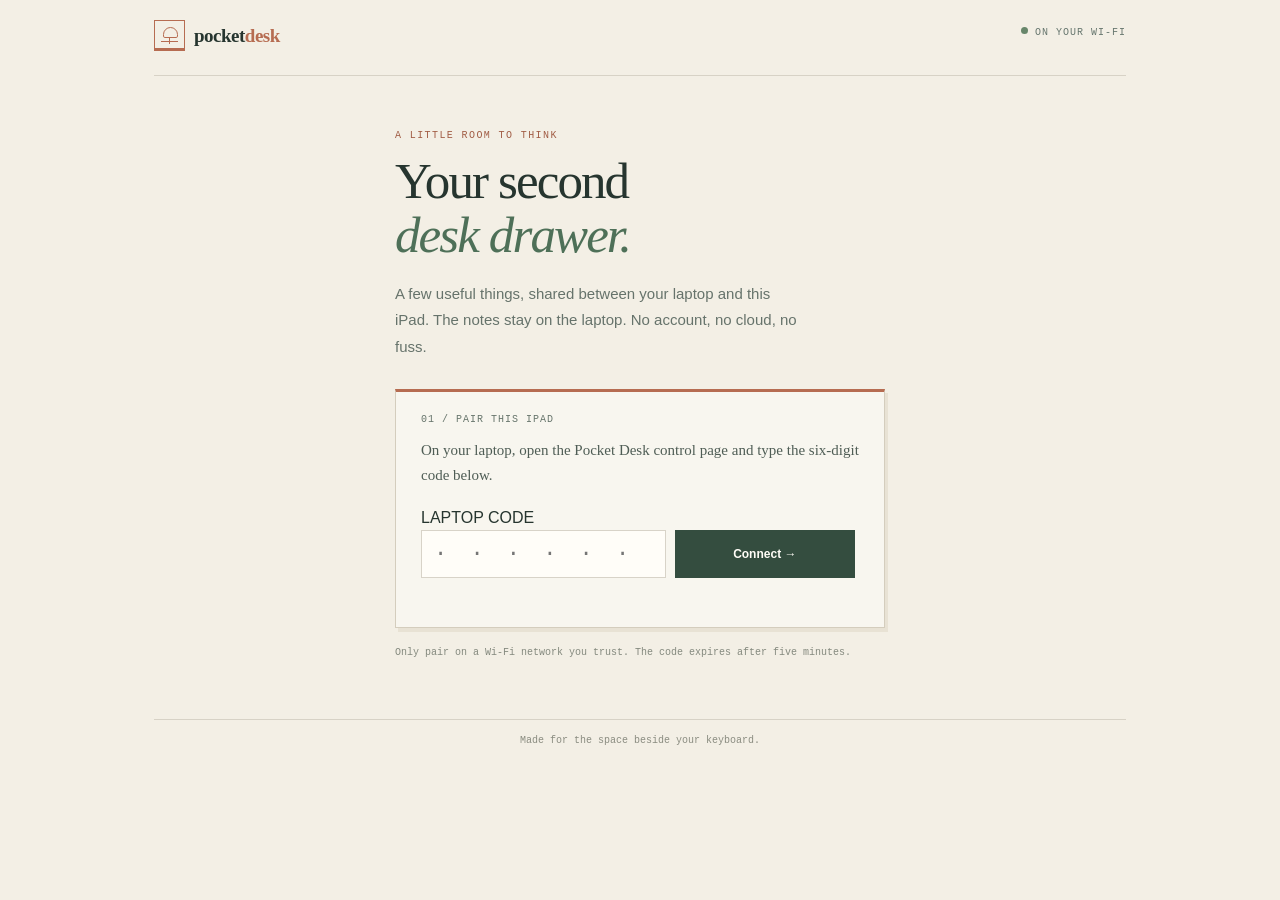
==== index.html @ 43bd318e "Build Pocket Desk local companion portal" ====
<!doctype html>
<html lang="en">
<head>
  <meta charset="utf-8">
  <meta name="viewport" content="width=device-width, initial-scale=1">
  <meta name="apple-mobile-web-app-capable" content="yes">
  <meta name="theme-color" content="#f3efe5">
  <meta name="description" content="A small private desk for your old iPad and laptop, on your own Wi-Fi.">
  <title>Pocket Desk — a little room to think</title>
  <link rel="stylesheet" href="styles.css">
  <script src="app.js" defer></script>
</head>
<body>
  <div class="page-shell">
    <header class="masthead">
      <a class="brand" href="#top" aria-label="Pocket Desk home"><span class="brand-mark" aria-hidden="true"><span></span></span><span class="brand-name">pocket<span>desk</span></span></a>
      <div class="local-status"><span class="status-lamp" aria-hidden="true"></span><span id="connection-label">ON YOUR WI-FI</span></div>
    </header>

    <main id="top">
      <section id="pair-screen" class="welcome">
        <p class="overline">A LITTLE ROOM TO THINK</p>
        <h1>Your second<br><em>desk drawer.</em></h1>
        <p class="welcome-copy">A few useful things, shared between your laptop and this iPad. The notes stay on the laptop. No account, no cloud, no fuss.</p>
        <div class="pair-paper">
          <div class="paper-number">01 / PAIR THIS IPAD</div>
          <p class="pair-instruction">On your laptop, open the Pocket Desk control page and type the six-digit code below.</p>
          <form id="pair-form">
            <label for="pair-code">LAPTOP CODE</label>
            <div class="pair-entry"><input id="pair-code" name="code" type="text" inputmode="numeric" pattern="[0-9]*" maxlength="6" autocomplete="one-time-code" placeholder="· · · · · ·" required><button class="button button-dark" type="submit">Connect <span aria-hidden="true">→</span></button></div>
            <p id="pair-error" class="form-message" role="alert"></p>
          </form>
        </div>
        <p class="small-note">Only pair on a Wi-Fi network you trust. The code expires after five minutes.</p>
      </section>

      <section id="desk-screen" class="desk-screen" style="display:none">
        <div class="desk-heading"><div><p class="overline">YOUR LAPTOP, WITH A LITTLE SPACE</p><h1>Good to have<br><em>you here.</em></h1></div><button id="disconnect-button" class="button button-outline" type="button">Disconnect</button></div>
        <nav class="tool-tabs" aria-label="Desk tools"><button type="button" class="tool-tab active" data-panel="notes-panel"><span class="tab-index">01</span> Notes</button><button type="button" class="tool-tab" data-panel="files-panel"><span class="tab-index">02</span> File shelf</button><button type="button" class="tool-tab" data-panel="camera-panel"><span class="tab-index">03</span> Camera</button></nav>

        <section id="notes-panel" class="tool-panel">
          <div class="panel-heading"><div><p class="overline">SCRAPS & REMINDERS</p><h2>Quick notes</h2></div><button id="new-note" class="button button-dark" type="button">＋ New note</button></div>
          <label class="search-label" for="note-search">FIND A NOTE</label><input id="note-search" class="search-input" type="search" placeholder="A word you remember…">
          <form id="note-form" class="note-form" style="display:none">
            <input id="note-id" type="hidden" value="">
            <label for="note-title">TITLE <span>optional</span></label><input id="note-title" type="text" maxlength="80" placeholder="A thought to keep">
            <label for="note-body">YOUR NOTE</label><textarea id="note-body" rows="4" maxlength="1200" placeholder="Write it down before it wanders off…" required></textarea>
            <p id="note-error" class="form-message" role="alert"></p>
            <div class="form-actions"><button id="cancel-note" class="button button-outline" type="button">Cancel</button><button class="button button-dark" type="submit">Save on laptop</button></div>
          </form>
          <p id="notes-message" class="quiet-message" role="status"></p>
          <ul id="note-list" class="note-list"></ul>
        </section>

        <section id="files-panel" class="tool-panel" style="display:none">
          <div class="panel-heading"><div><p class="overline">ONE FOLDER, CHOSEN BY YOU</p><h2>File shelf</h2></div><span class="shelf-stamp">READ ONLY</span></div>
          <p class="panel-copy">Browse and download from the folder your laptop owner chose. Nothing can be uploaded, changed, or deleted from here.</p>
          <div id="file-path" class="file-path">Shared folder</div>
          <p id="files-message" class="quiet-message" role="status"></p>
          <ul id="file-list" class="file-list"></ul>
        </section>

        <section id="camera-panel" class="tool-panel" style="display:none">
          <div class="panel-heading"><div><p class="overline">A DELIBERATE PAUSE</p><h2>Laptop camera</h2></div><span class="shelf-stamp muted-stamp">OFF</span></div>
          <div class="camera-note"><span class="camera-drawing" aria-hidden="true"><span></span></span><h3>No camera access here.</h3><p>This iPad runs iOS 9 Safari, which predates Safari’s WebRTC camera support. The local Wi-Fi connection is also plain HTTP, so a modern browser cannot safely open the laptop camera from this address either.</p><p>Pocket Desk does not request camera permission, take pictures, record sound, or run a camera in the background. Keep using the notes and file shelf; they work without it.</p><p class="source-note">Camera support arrived in Safari 11 / iOS 11. This desk stays camera-free for this setup.</p></div>
        </section>
        <footer class="desk-footer"><span><span class="status-lamp" aria-hidden="true"></span> SAVED ON THE LAPTOP</span><span>POCKET DESK · LOCAL ONLY</span></footer>
      </section>
    </main>
    <footer class="welcome-footer">Made for the space beside your keyboard.</footer>
  </div>
</body>
</html>
---- styles.css ----
* { box-sizing: border-box; }
html { background: #f3efe5; }
body { margin: 0; background: #f3efe5; color: #26352f; font-family: "Trebuchet MS", Arial, sans-serif; font-size: 16px; line-height: 1.5; }
main,header,section,nav,footer { display: block; }
.page-shell { width: 100%; max-width: 1040px; margin: 0 auto; padding: 0 34px; }
.masthead { height: 76px; border-bottom: 1px solid #d7d2c6; position: relative; }
.brand { position: absolute; left: 0; top: 20px; display: block; color: #26352f; text-decoration: none; }
.brand-mark { display: inline-block; width: 31px; height: 31px; margin-right: 9px; position: relative; vertical-align: middle; border: 1px solid #b66c51; border-bottom-width: 3px; }
.brand-mark:before { content: ""; position: absolute; width: 13px; height: 9px; left: 8px; top: 6px; border: 1px solid #b66c51; border-radius: 8px 8px 2px 2px; }
.brand-mark:after { content: ""; position: absolute; width: 1px; height: 7px; left: 14px; top: 16px; background: #b66c51; }
.brand-mark span { position: absolute; width: 17px; height: 1px; left: 6px; bottom: 6px; background: #b66c51; }
.brand-name { display: inline-block; font: 600 19px Georgia, "Times New Roman", serif; letter-spacing: -.5px; vertical-align: middle; }
.brand-name span { color: #b66c51; }
.local-status { position: absolute; right: 0; top: 27px; color: #66766e; font: 10px "Courier New", monospace; letter-spacing: 1px; }
.status-lamp { display: inline-block; width: 7px; height: 7px; margin-right: 7px; border-radius: 50%; background: #67866a; vertical-align: 1px; }
main { display: block; }
.welcome { max-width: 490px; margin: 54px auto 58px; }
.overline { margin: 0 0 13px; color: #a15d45; font: 10px "Courier New", monospace; letter-spacing: 1.4px; }
h1 { margin: 0; font: 500 51px/1.06 Georgia, "Times New Roman", serif; letter-spacing: -1.9px; }
h1 em { color: #4e7058; font-weight: 500; }
.welcome-copy { max-width: 405px; margin: 19px 0 29px; color: #66736b; font-size: 15px; line-height: 1.75; }
.pair-paper { padding: 22px 25px 23px; border: 1px solid #d4cdbd; border-top: 3px solid #b66c51; background: #f8f6ef; box-shadow: 3px 4px 0 #e8e2d4; }
.paper-number,.pair-form label,.note-form label,.search-label { display: block; color: #66746b; font: 10px "Courier New", monospace; letter-spacing: 1px; }
.pair-instruction { margin: 13px 0 19px; color: #4f5d55; font: 15px/1.65 Georgia, "Times New Roman", serif; }
.pair-entry { width: 100%; }
.pair-entry input { width: 56%; height: 48px; border: 1px solid #d8d3c8; padding: 0 12px; background: #fffdf8; color: #26352f; font: 22px "Courier New", monospace; letter-spacing: 5px; vertical-align: top; }
input:focus,textarea:focus,button:focus { outline: 2px solid #aa674e; outline-offset: 2px; }
.button { min-height: 43px; padding: 10px 15px; border: 1px solid transparent; border-radius: 0; font: 600 12px "Trebuchet MS", Arial, sans-serif; cursor: pointer; }
.button-dark { background: #344d3f; color: #fffdf7; }
.button-dark:hover { background: #253b30; }
.pair-entry .button { width: 41%; height: 48px; margin-left: 2%; vertical-align: top; }
.button-outline { border-color: #c9c7bb; background: transparent; color: #48594f; }
.button-outline:hover { background: #ece9df; }
.button-warn { border-color: #a75946; background: #a75946; color: white; }
.form-message { min-height: 18px; margin: 8px 0 0; color: #9a4d3c; font-size: 12px; }
.small-note { margin: 17px 0 0; color: #84897e; font: 10px/1.6 "Courier New", monospace; }
.welcome-footer { padding: 15px 0 24px; border-top: 1px solid #d7d2c6; color: #8a8c80; font: 10px "Courier New", monospace; text-align: center; }
.desk-screen { padding: 34px 0 0; }
.desk-heading { overflow: hidden; padding: 0 0 27px; }
.desk-heading h1 { float: left; font-size: 43px; }
.desk-heading .button { float: right; margin-top: 18px; }
.tool-tabs { width: 100%; min-height: 50px; border-top: 1px solid #d7d2c6; border-bottom: 1px solid #c8c5b9; }
.tool-tab { display: inline-block; min-height: 49px; padding: 11px 17px; border: 0; border-bottom: 3px solid transparent; background: transparent; color: #747d72; font: 13px Georgia, "Times New Roman", serif; cursor: pointer; }
.tool-tab.active { border-bottom-color: #b66c51; color: #26352f; }
.tab-index { margin-right: 7px; color: #a15d45; font: 9px "Courier New", monospace; }
.tool-panel { max-width: 700px; min-height: 360px; margin: 0 auto; padding: 30px 4px 40px; }
.panel-heading { overflow: hidden; margin-bottom: 20px; }
.panel-heading h2 { margin: 0; font: 500 30px/1.2 Georgia, "Times New Roman", serif; }
.panel-heading > div { float: left; }
.panel-heading > .button,.shelf-stamp { float: right; margin-top: 8px; }
.shelf-stamp { display: inline-block; padding: 5px 8px; border: 1px solid #9eaa9e; color: #56705d; font: 9px "Courier New", monospace; letter-spacing: .8px; }
.muted-stamp { border-color: #c6c4b9; color: #85887f; }
.search-label { margin: 21px 0 6px; }
.search-input { width: 100%; height: 41px; padding: 8px 11px; border: 1px solid #d7d3c9; background: #faf9f4; color: #26352f; font: 14px "Trebuchet MS", Arial, sans-serif; }
.note-form { margin: 18px 0; padding: 17px; border: 1px solid #d8d3c8; border-left: 3px solid #4e7058; background: #f8f6ef; }
.note-form label { margin: 8px 0 6px; }
.note-form label span { color: #99998d; font-size: 9px; }
.note-form input[type=text],.note-form textarea { display: block; width: 100%; border: 1px solid #d7d3c9; padding: 10px; background: #fffdf8; color: #26352f; font: 14px/1.5 "Trebuchet MS", Arial, sans-serif; }
.note-form textarea { resize: vertical; }
.form-actions { margin-top: 10px; text-align: right; }
.form-actions .button { margin-left: 6px; }
.quiet-message { min-height: 17px; margin: 10px 0; color: #778078; font: 11px "Courier New", monospace; }
.note-list,.file-list { margin: 0; padding: 0; list-style: none; }
.note-card,.file-row { padding: 15px 15px 13px; border-top: 1px solid #d9d5ca; background: #f8f6ef; }
.note-card:last-child,.file-row:last-child { border-bottom: 1px solid #d9d5ca; }
.note-title { margin: 0 0 5px; color: #33463a; font: 500 18px/1.35 Georgia, "Times New Roman", serif; word-wrap: break-word; }
.note-date { margin: 0 0 7px; color: #929286; font: 9px "Courier New", monospace; letter-spacing: .7px; text-transform: uppercase; }
.note-body { margin: 0; color: #55635a; font-size: 13px; line-height: 1.65; white-space: pre-wrap; word-wrap: break-word; }
.note-actions { margin-top: 9px; text-align: right; }
.small-action { min-height: 33px; padding: 5px 10px; border: 1px solid #d0cdc1; background: transparent; color: #657268; font: 10px "Courier New", monospace; cursor: pointer; }
.small-action:hover { background: #eeece4; }
.small-action.remove { margin-left: 5px; color: #a15948; }
.panel-copy { max-width: 550px; margin: 0 0 19px; color: #69756c; font-size: 13px; line-height: 1.7; }
.file-path { padding: 9px 11px; border-left: 3px solid #4e7058; background: #e8e7dc; color: #526257; font: 11px "Courier New", monospace; word-wrap: break-word; }
.file-row { padding: 0; }
.file-link,.folder-button { display: block; width: 100%; padding: 13px 14px; border: 0; background: transparent; color: #344d3f; font: 13px "Trebuchet MS", Arial, sans-serif; text-align: left; text-decoration: none; cursor: pointer; word-wrap: break-word; }
.file-link:hover,.folder-button:hover { background: #eeece4; }
.file-kind { float: right; color: #929286; font: 9px "Courier New", monospace; }
.back-folder { margin: 11px 0; padding: 7px 10px; border: 1px solid #d2cec2; background: transparent; color: #56675b; font: 10px "Courier New", monospace; cursor: pointer; }
.camera-note { margin-top: 18px; padding: 23px 25px; border: 1px solid #d7d2c6; background: #f8f6ef; }
.camera-drawing { display: block; width: 48px; height: 34px; margin-bottom: 15px; position: relative; border: 2px solid #788b7c; border-radius: 3px; }
.camera-drawing:before { content: ""; position: absolute; width: 14px; height: 7px; top: -8px; left: 7px; border: 2px solid #788b7c; border-bottom: 0; }
.camera-drawing span { position: absolute; width: 15px; height: 15px; top: 7px; left: 14px; border: 2px solid #788b7c; border-radius: 50%; }
.camera-note h3 { margin: 0 0 10px; font: 500 23px Georgia, "Times New Roman", serif; }
.camera-note p { margin: 9px 0; color: #66736b; font-size: 13px; line-height: 1.7; }
.camera-note .source-note { padding-top: 9px; border-top: 1px solid #dfdbd0; color: #919186; font: 10px/1.6 "Courier New", monospace; }
.desk-footer { padding: 13px 0 23px; border-top: 1px solid #d7d2c6; color: #7c837a; font: 9px "Courier New", monospace; letter-spacing: .5px; overflow: hidden; }
.desk-footer span:first-child { float: left; }
.desk-footer span:last-child { float: right; }
.host-body { min-height: 100vh; }
.host-wrap { max-width: 780px; margin: 0 auto; padding: 0 30px; }
.host-masthead { height: 76px; }
.host-only { position: absolute; top: 29px; right: 0; color: #737e74; font: 9px "Courier New", monospace; letter-spacing: .7px; }
.host-panel { max-width: 520px; margin: 42px auto 24px; padding: 30px 32px; border: 1px solid #d4cdbd; border-top: 3px solid #4e7058; background: #f8f6ef; box-shadow: 4px 5px 0 #e8e2d4; }
.host-panel h1 { font-size: 42px; }
.host-intro { max-width: 380px; color: #68756c; font-size: 13px; line-height: 1.7; }
.host-state { margin: 22px 0 12px; color: #536358; font: 10px "Courier New", monospace; letter-spacing: .7px; }
.code-card,.paired-card { margin-top: 14px; padding: 18px; border: 1px solid #d7d2c6; background: #f3efe5; }
.pairing-code { color: #344d3f; font: 42px "Courier New", monospace; letter-spacing: 7px; }
.code-expiry { margin: 4px 0 0; color: #7e867b; font: 10px "Courier New", monospace; }
.paired-label { margin: 0 0 7px; color: #56705d; font: 10px "Courier New", monospace; letter-spacing: .7px; }
.paired-card p:nth-child(2) { color: #66736b; font-size: 12px; }
.host-details { margin-top: 23px; padding-top: 17px; border-top: 1px solid #ddd8cd; }
.host-details h2 { margin: 0 0 8px; font: 500 18px Georgia, "Times New Roman", serif; }
.host-details ul { margin: 0; padding-left: 18px; color: #66736b; font-size: 12px; line-height: 1.8; }
.host-footnote { color: #82877e; font: 10px/1.6 "Courier New", monospace; text-align: center; }
@media screen and (max-width: 650px) {
  .page-shell { padding: 0 19px; }
  .masthead { height: 65px; }
  .brand { top: 16px; }
  .local-status { top: 23px; font-size: 8px; }
  .welcome { margin: 39px auto 42px; }
  h1 { font-size: 44px; }
  .pair-paper { padding: 19px 17px; }
  .pair-entry input { width: 51%; }
  .pair-entry .button { width: 45%; margin-left: 1%; padding-left: 8px; padding-right: 8px; }
  .desk-screen { padding-top: 27px; }
  .desk-heading h1 { font-size: 37px; }
  .tool-tab { padding: 10px 9px; font-size: 12px; }
  .tool-panel { padding-top: 24px; }
  .panel-heading h2 { font-size: 27px; }
  .camera-note { padding: 18px; }
  .host-wrap { padding: 0 17px; }
  .host-only { top: 66px; left: 0; right: auto; font-size: 8px; }
  .host-panel { margin-top: 47px; padding: 24px 19px; }
  .host-panel h1 { font-size: 37px; }
}
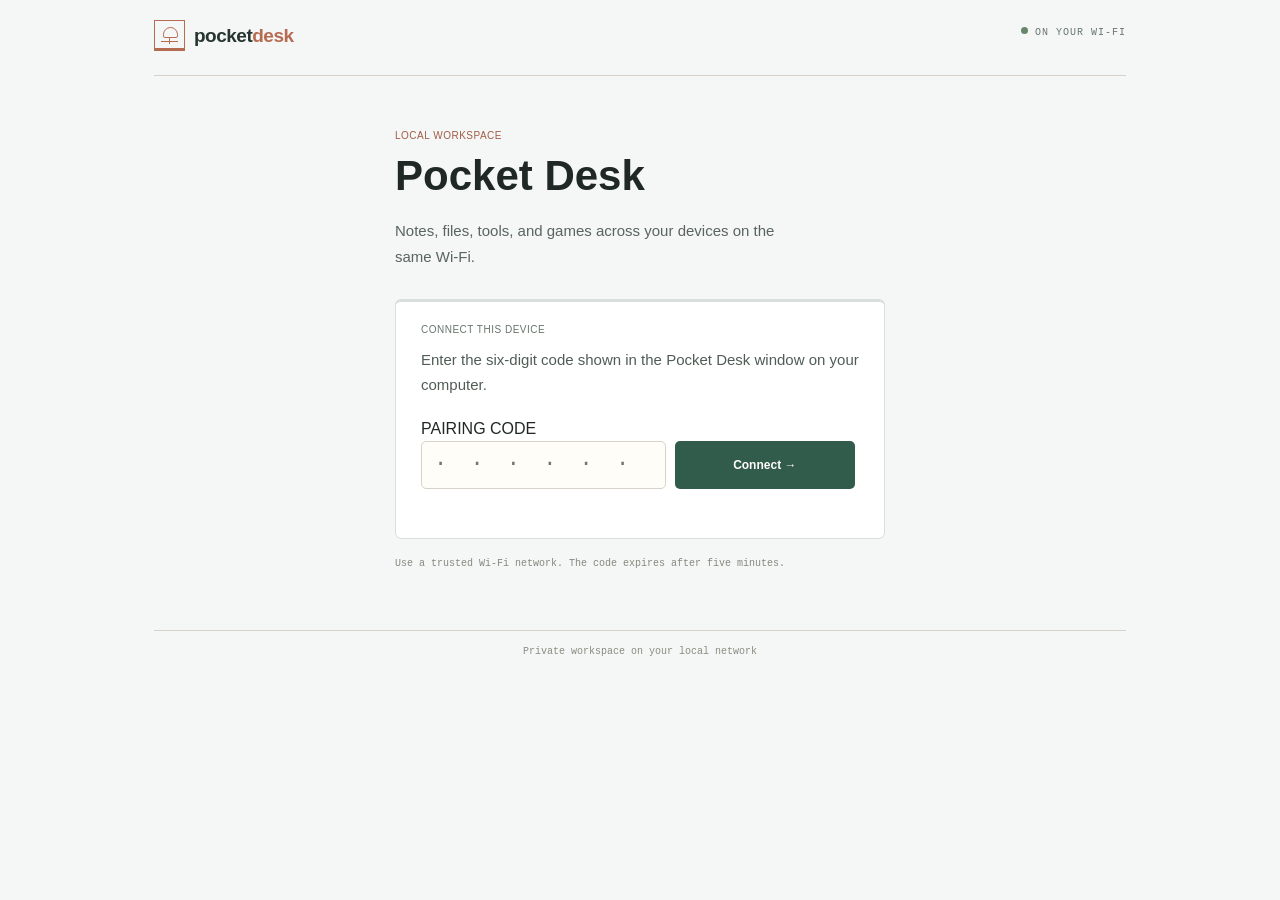
==== commit 86a4a308: "Generalize Pocket Desk and add games and file previews" ====
--- a/index.html
+++ b/index.html
@@ -5,8 +5,8 @@
   <meta name="viewport" content="width=device-width, initial-scale=1">
   <meta name="apple-mobile-web-app-capable" content="yes">
   <meta name="theme-color" content="#f3efe5">
-  <meta name="description" content="A small private desk for your old iPad and laptop, on your own Wi-Fi.">
-  <title>Pocket Desk — a little room to think</title>
+  <meta name="description" content="A private local workspace for your phone, tablet, and computer.">
+  <title>Pocket Desk</title>
   <link rel="stylesheet" href="styles.css">
   <script src="app.js" defer></script>
 </head>
@@ -19,55 +19,84 @@
 
     <main id="top">
       <section id="pair-screen" class="welcome">
-        <p class="overline">A LITTLE ROOM TO THINK</p>
-        <h1>Your second<br><em>desk drawer.</em></h1>
-        <p class="welcome-copy">A few useful things, shared between your laptop and this iPad. The notes stay on the laptop. No account, no cloud, no fuss.</p>
+        <p class="overline">LOCAL WORKSPACE</p>
+        <h1>Pocket Desk</h1>
+        <p class="welcome-copy">Notes, files, tools, and games across your devices on the same Wi-Fi.</p>
         <div class="pair-paper">
-          <div class="paper-number">01 / PAIR THIS IPAD</div>
-          <p class="pair-instruction">On your laptop, open the Pocket Desk control page and type the six-digit code below.</p>
+          <div class="paper-number">CONNECT THIS DEVICE</div>
+          <p class="pair-instruction">Enter the six-digit code shown in the Pocket Desk window on your computer.</p>
           <form id="pair-form">
-            <label for="pair-code">LAPTOP CODE</label>
+            <label for="pair-code">PAIRING CODE</label>
             <div class="pair-entry"><input id="pair-code" name="code" type="text" inputmode="numeric" pattern="[0-9]*" maxlength="6" autocomplete="one-time-code" placeholder="· · · · · ·" required><button class="button button-dark" type="submit">Connect <span aria-hidden="true">→</span></button></div>
             <p id="pair-error" class="form-message" role="alert"></p>
           </form>
         </div>
-        <p class="small-note">Only pair on a Wi-Fi network you trust. The code expires after five minutes.</p>
+        <p class="small-note">Use a trusted Wi-Fi network. The code expires after five minutes.</p>
       </section>
 
       <section id="desk-screen" class="desk-screen" style="display:none">
-        <div class="desk-heading"><div><p class="overline">YOUR LAPTOP, WITH A LITTLE SPACE</p><h1>Good to have<br><em>you here.</em></h1></div><button id="disconnect-button" class="button button-outline" type="button">Disconnect</button></div>
-        <nav class="tool-tabs" aria-label="Desk tools"><button type="button" class="tool-tab active" data-panel="notes-panel"><span class="tab-index">01</span> Notes</button><button type="button" class="tool-tab" data-panel="files-panel"><span class="tab-index">02</span> File shelf</button><button type="button" class="tool-tab" data-panel="camera-panel"><span class="tab-index">03</span> Camera</button></nav>
+        <div class="desk-heading"><div><p class="overline">POCKET DESK</p><h1>Your workspace</h1></div><div class="desk-actions"><button id="themes-shortcut" class="button button-outline" type="button">Themes</button><button id="disconnect-button" class="button button-outline" type="button">Disconnect</button></div></div>
+        <nav class="tool-tabs" aria-label="Desk tools"><button type="button" class="tool-tab active" data-panel="clock-panel">Clock</button><button type="button" class="tool-tab" data-panel="timer-panel">Timer</button><button type="button" class="tool-tab" data-panel="games-panel">Games</button><button type="button" class="tool-tab" data-panel="theme-panel">Themes</button><button type="button" class="tool-tab" data-panel="notes-panel">Notes</button><button type="button" class="tool-tab" data-panel="files-panel">Files</button><button type="button" class="tool-tab" data-panel="photo-panel">Photo</button><button type="button" class="tool-tab" data-panel="device-panel">Laptop</button><button type="button" class="tool-tab" data-panel="voice-panel">Audio & screen</button></nav>
+        <label class="tool-picker-label" for="tool-picker">OPEN MODULE</label><select id="tool-picker" class="tool-picker"><option value="clock-panel">Clock</option><option value="timer-panel">Timer</option><option value="games-panel">Games</option><option value="theme-panel">Themes</option><option value="notes-panel">Notes</option><option value="files-panel">Files</option><option value="photo-panel">Photo</option><option value="device-panel">Laptop status</option><option value="voice-panel">Audio & screen</option></select>
 
-        <section id="notes-panel" class="tool-panel">
+        <section id="clock-panel" class="tool-panel clock-panel">
+          <div class="panel-heading"><div><p class="overline">CLOCK</p><h2>Local time</h2></div><button id="clock-format" class="button button-outline" type="button">Switch to 12-hour</button></div>
+          <div class="clock-face"><div id="clock-time" class="clock-time">--:--</div><div id="clock-date" class="clock-date">Loading today…</div></div>
+        </section>
+
+        <section id="timer-panel" class="tool-panel timer-panel" style="display:none"><div class="panel-heading"><div><p class="overline">TIMER</p><h2>Countdown</h2></div></div><div class="timer-card"><h3>Set a duration</h3><div class="timer-inputs"><label for="timer-minutes">MIN</label><input id="timer-minutes" type="number" min="0" max="599" value="5"><label for="timer-seconds">SEC</label><input id="timer-seconds" type="number" min="0" max="59" value="0"></div><div id="timer-readout" class="timer-readout">05:00</div><p id="timer-message" class="quiet-message" role="status">Timer ready.</p><div class="form-actions"><button id="timer-reset" class="button button-outline" type="button">Reset</button><button id="timer-toggle" class="button button-dark" type="button">Start</button></div></div><p class="panel-copy">The remaining time is saved in this browser. Backgrounded pages may pause; no alarm sounds while the browser is suspended.</p></section>
+
+        <section id="games-panel" class="tool-panel" style="display:none">
+          <div class="panel-heading"><div><p class="overline">GAMES</p><h2>Choose a game</h2></div><span class="shelf-stamp">13</span></div>
+          <label class="game-picker-label" for="game-picker">CHOOSE A GAME</label><select id="game-picker" class="game-picker"><option value="snake-game">Snake</option><option value="football-game">Finger football</option><option value="hoop-game">Shoot the hoop</option><option value="ttt-game">Tic-tac-toe</option><option value="memory-game">Memory match</option><option value="tiles-game">2048</option><option value="reaction-game">Reaction test</option><option value="rps-game">Rock paper scissors</option><option value="simon-game">Simon</option><option value="number-game">Number recall</option><option value="word-game">Word scramble</option><option value="higher-game">Higher or lower</option><option value="sprint-game">Tap sprint</option></select>
+          <div id="snake-game" class="game-card"><h3>Snake</h3><p>Guide the little runner to the dot. Each dot makes the snake longer.</p><canvas id="snake-board" width="240" height="240" aria-label="Snake game board"></canvas><p id="snake-score" class="game-score">Score 0</p><div class="game-pad"><button data-direction="up" type="button">↑</button><div><button data-direction="left" type="button">←</button><button data-direction="down" type="button">↓</button><button data-direction="right" type="button">→</button></div></div><button id="snake-start" class="button button-dark" type="button">Start Snake</button></div>
+          <div id="football-game" class="game-card" style="display:none"><h3>Finger football</h3><p>Take five penalties. The keeper picks a side at random.</p><div class="goal-board"><div class="goal-net">GOAL</div></div><div class="shot-choices"><button type="button" data-shot="left">Left</button><button type="button" data-shot="center">Center</button><button type="button" data-shot="right">Right</button></div><p id="football-score" class="game-score">Choose a side.</p><button id="football-reset" class="button button-outline" type="button">New match</button></div>
+          <div id="hoop-game" class="game-card" style="display:none"><h3>Shoot the hoop</h3><p>The hoop slides across the court. Tap shoot when it lines up with your ball. Score as many as you can in 20 seconds.</p><div class="hoop-court"><div id="hoop-target" class="hoop-target"></div><div class="hoop-ball"></div></div><p id="hoop-score" class="game-score">Score 0 · Ready when you are</p><button id="hoop-shoot" class="button button-dark" type="button">Start shooting</button></div>
+          <div id="ttt-game" class="game-card mini-game" style="display:none"><h3>Tic-tac-toe</h3><p>Play against a friend sharing this screen.</p><div id="ttt-board" class="ttt-board"><button data-cell="0"></button><button data-cell="1"></button><button data-cell="2"></button><button data-cell="3"></button><button data-cell="4"></button><button data-cell="5"></button><button data-cell="6"></button><button data-cell="7"></button><button data-cell="8"></button></div><p id="ttt-status" class="game-score">X goes first</p><button id="ttt-reset" class="button button-outline" type="button">New game</button></div>
+          <div id="memory-game" class="game-card mini-game" style="display:none"><h3>Memory match</h3><p>Find all six matching pairs.</p><div id="memory-board" class="memory-board"></div><p id="memory-status" class="game-score">Pairs found: 0 of 6</p><button id="memory-reset" class="button button-outline" type="button">Shuffle cards</button></div>
+          <div id="tiles-game" class="game-card mini-game" style="display:none"><h3>2048</h3><p>Join matching tiles. Use the arrows below.</p><div id="tiles-board" class="tiles-board"></div><div class="game-pad"><button data-tile-direction="up" type="button">↑</button><div><button data-tile-direction="left" type="button">←</button><button data-tile-direction="down" type="button">↓</button><button data-tile-direction="right" type="button">→</button></div></div><p id="tiles-status" class="game-score">Score 0</p><button id="tiles-reset" class="button button-outline" type="button">New game</button></div>
+          <div id="reaction-game" class="game-card mini-game" style="display:none"><h3>Reaction test</h3><p>Tap when the panel turns green. Don’t jump the start.</p><button id="reaction-pad" class="reaction-pad" type="button">Tap to start</button><p id="reaction-status" class="game-score">Your best time: —</p></div>
+          <div id="rps-game" class="game-card mini-game" style="display:none"><h3>Rock paper scissors</h3><p>Pick one.</p><div id="rps-choices" class="shot-choices"><button type="button" data-rps="rock">Rock</button><button type="button" data-rps="paper">Paper</button><button type="button" data-rps="scissors">Scissors</button></div><p id="rps-status" class="game-score">Wins: 0 · Losses: 0</p></div>
+          <div id="simon-game" class="game-card mini-game" style="display:none"><h3>Simon</h3><p>Watch the sequence, then repeat it.</p><div class="simon-board"><button type="button" data-simon="0">1</button><button type="button" data-simon="1">2</button><button type="button" data-simon="2">3</button><button type="button" data-simon="3">4</button></div><p id="simon-status" class="game-score">Level 0</p><button id="simon-start" class="button button-dark" type="button">Start</button></div>
+          <div id="number-game" class="game-card mini-game" style="display:none"><h3>Number recall</h3><p id="number-prompt">Remember the number.</p><input id="number-answer" class="game-input" type="text" inputmode="numeric"><button id="number-submit" class="button button-dark" type="button">Check</button><p id="number-status" class="game-score">Ready</p><button id="number-start" class="button button-outline" type="button">New number</button></div>
+          <div id="word-game" class="game-card mini-game" style="display:none"><h3>Word scramble</h3><p>Unscramble the letters.</p><div id="word-scramble" class="word-scramble">—</div><input id="word-answer" class="game-input" type="text" autocomplete="off"><button id="word-submit" class="button button-dark" type="button">Check</button><p id="word-status" class="game-score">Score 0</p><button id="word-next" class="button button-outline" type="button">Next word</button></div>
+          <div id="higher-game" class="game-card mini-game" style="display:none"><h3>Higher or lower</h3><p>Will the next card be higher or lower?</p><div id="higher-card" class="higher-card">7</div><div class="shot-choices"><button id="higher-higher" type="button">Higher</button><button id="higher-lower" type="button">Lower</button></div><p id="higher-status" class="game-score">Streak: 0</p><button id="higher-reset" class="button button-outline" type="button">New round</button></div>
+          <div id="sprint-game" class="game-card mini-game" style="display:none"><h3>Tap sprint</h3><p>Tap as many times as you can in ten seconds.</p><button id="sprint-pad" class="sprint-pad" type="button">Start</button><p id="sprint-status" class="game-score">Best: 0</p></div>
+        </section>
+
+        <section id="notes-panel" class="tool-panel" style="display:none">
           <div class="panel-heading"><div><p class="overline">SCRAPS & REMINDERS</p><h2>Quick notes</h2></div><button id="new-note" class="button button-dark" type="button">＋ New note</button></div>
-          <label class="search-label" for="note-search">FIND A NOTE</label><input id="note-search" class="search-input" type="search" placeholder="A word you remember…">
+          <label class="search-label" for="note-search">SEARCH</label><input id="note-search" class="search-input" type="search" placeholder="Search notes">
           <form id="note-form" class="note-form" style="display:none">
             <input id="note-id" type="hidden" value="">
-            <label for="note-title">TITLE <span>optional</span></label><input id="note-title" type="text" maxlength="80" placeholder="A thought to keep">
-            <label for="note-body">YOUR NOTE</label><textarea id="note-body" rows="4" maxlength="1200" placeholder="Write it down before it wanders off…" required></textarea>
+            <label for="note-title">TITLE <span>optional</span></label><input id="note-title" type="text" maxlength="80" placeholder="Title">
+            <label for="note-body">NOTE</label><textarea id="note-body" rows="4" maxlength="1200" placeholder="Write a note" required></textarea>
             <p id="note-error" class="form-message" role="alert"></p>
-            <div class="form-actions"><button id="cancel-note" class="button button-outline" type="button">Cancel</button><button class="button button-dark" type="submit">Save on laptop</button></div>
+            <div class="form-actions"><button id="cancel-note" class="button button-outline" type="button">Cancel</button><button class="button button-dark" type="submit">Save note</button></div>
           </form>
           <p id="notes-message" class="quiet-message" role="status"></p>
           <ul id="note-list" class="note-list"></ul>
         </section>
 
         <section id="files-panel" class="tool-panel" style="display:none">
-          <div class="panel-heading"><div><p class="overline">ONE FOLDER, CHOSEN BY YOU</p><h2>File shelf</h2></div><span class="shelf-stamp">READ ONLY</span></div>
-          <p class="panel-copy">Browse and download from the folder your laptop owner chose. Nothing can be uploaded, changed, or deleted from here.</p>
+          <div class="panel-heading"><div><p class="overline">FILES</p><h2>File shelf</h2></div><span class="shelf-stamp">READ ONLY</span></div>
+          <p class="panel-copy">Open images, text files, and PDFs in the browser. Other file types can be downloaded. This folder is read-only.</p>
           <div id="file-path" class="file-path">Shared folder</div>
           <p id="files-message" class="quiet-message" role="status"></p>
           <ul id="file-list" class="file-list"></ul>
         </section>
 
-        <section id="camera-panel" class="tool-panel" style="display:none">
-          <div class="panel-heading"><div><p class="overline">A DELIBERATE PAUSE</p><h2>Laptop camera</h2></div><span class="shelf-stamp muted-stamp">OFF</span></div>
-          <div class="camera-note"><span class="camera-drawing" aria-hidden="true"><span></span></span><h3>No camera access here.</h3><p>This iPad runs iOS 9 Safari, which predates Safari’s WebRTC camera support. The local Wi-Fi connection is also plain HTTP, so a modern browser cannot safely open the laptop camera from this address either.</p><p>Pocket Desk does not request camera permission, take pictures, record sound, or run a camera in the background. Keep using the notes and file shelf; they work without it.</p><p class="source-note">Camera support arrived in Safari 11 / iOS 11. This desk stays camera-free for this setup.</p></div>
+        <section id="photo-panel" class="tool-panel" style="display:none">
+          <div class="panel-heading"><div><p class="overline">PHOTO</p><h2>Send a photo</h2></div><span id="photo-state" class="shelf-stamp muted-stamp">CHECKING</span></div>
+          <div class="camera-note"><p>Choose an image from this device. The browser may also offer camera capture.</p><p id="photo-disabled" class="quiet-message">Photo saving is turned off in the desktop app.</p><input id="photo-file" type="file" accept="image/*" disabled><p id="photo-message" class="quiet-message" role="status"></p></div>
         </section>
-        <footer class="desk-footer"><span><span class="status-lamp" aria-hidden="true"></span> SAVED ON THE LAPTOP</span><span>POCKET DESK · LOCAL ONLY</span></footer>
+        <section id="device-panel" class="tool-panel" style="display:none"><div class="panel-heading"><div><p class="overline">COMPUTER STATUS</p><h2>Battery</h2></div><button id="refresh-device" class="button button-outline" type="button">Refresh</button></div><div class="camera-note"><h3 id="battery-reading">Battery status has not been checked.</h3><p id="battery-detail" class="panel-copy">Reads power status from Windows. Desktop computers may not have a battery reading.</p></div></section>
+        <section id="theme-panel" class="tool-panel" style="display:none"><div class="panel-heading"><div><p class="overline">APPEARANCE</p><h2>Theme</h2></div></div><div class="theme-options"><button type="button" data-theme-choice="paper"><span class="swatch swatch-paper"></span><span>Paper</span></button><button type="button" data-theme-choice="midnight"><span class="swatch swatch-midnight"></span><span>Midnight</span></button><button type="button" data-theme-choice="ocean"><span class="swatch swatch-ocean"></span><span>Blue hour</span></button><button type="button" data-theme-choice="grove"><span class="swatch swatch-grove"></span><span>Grove</span></button><button type="button" data-theme-choice="rose"><span class="swatch swatch-rose"></span><span>Rosewood</span></button></div><p class="panel-copy">Saved in this browser.</p></section>
+        <section id="voice-panel" class="tool-panel" style="display:none"><div class="panel-heading"><div><p class="overline">DEVICE FEATURES</p><h2>Audio and screen</h2></div></div><div class="camera-note"><h3>Capture is unavailable over this local connection.</h3><p>Most phone browsers require a secure HTTPS page for microphone and screen capture. Pocket Desk uses plain HTTP on your Wi-Fi, so it does not request either permission.</p><p>The file picker may offer camera capture for photos. Recording and live screen mirroring are not built into Pocket Desk.</p></div></section>
+        <footer class="desk-footer"><span><span class="status-lamp" aria-hidden="true"></span> LOCAL CONNECTION</span><span>POCKET DESK</span></footer>
       </section>
     </main>
-    <footer class="welcome-footer">Made for the space beside your keyboard.</footer>
+    <footer class="welcome-footer">Private workspace on your local network</footer>
   </div>
 </body>
 </html>
--- a/styles.css
+++ b/styles.css
@@ -37,11 +37,15 @@
 .welcome-footer { padding: 15px 0 24px; border-top: 1px solid #d7d2c6; color: #8a8c80; font: 10px "Courier New", monospace; text-align: center; }
 .desk-screen { padding: 34px 0 0; }
 .desk-heading { overflow: hidden; padding: 0 0 27px; }
+.desk-heading > div:first-child { float: left; }
 .desk-heading h1 { float: left; font-size: 43px; }
 .desk-heading .button { float: right; margin-top: 18px; }
+.desk-actions { float: right; margin-top: 18px; }
+.desk-heading .desk-actions .button { float: none; margin: 0 0 0 7px; }
 .tool-tabs { width: 100%; min-height: 50px; border-top: 1px solid #d7d2c6; border-bottom: 1px solid #c8c5b9; }
 .tool-tab { display: inline-block; min-height: 49px; padding: 11px 17px; border: 0; border-bottom: 3px solid transparent; background: transparent; color: #747d72; font: 13px Georgia, "Times New Roman", serif; cursor: pointer; }
 .tool-tab.active { border-bottom-color: #b66c51; color: #26352f; }
+.tool-tab:disabled { opacity: .5; cursor: default; }
 .tab-index { margin-right: 7px; color: #a15d45; font: 9px "Courier New", monospace; }
 .tool-panel { max-width: 700px; min-height: 360px; margin: 0 auto; padding: 30px 4px 40px; }
 .panel-heading { overflow: hidden; margin-bottom: 20px; }
@@ -74,6 +78,7 @@
 .file-path { padding: 9px 11px; border-left: 3px solid #4e7058; background: #e8e7dc; color: #526257; font: 11px "Courier New", monospace; word-wrap: break-word; }
 .file-row { padding: 0; }
 .file-link,.folder-button { display: block; width: 100%; padding: 13px 14px; border: 0; background: transparent; color: #344d3f; font: 13px "Trebuchet MS", Arial, sans-serif; text-align: left; text-decoration: none; cursor: pointer; word-wrap: break-word; }
+.file-download { display: inline-block; margin: 0 14px 11px; color: #526b60; font: 11px Arial, sans-serif; text-decoration: underline; }
 .file-link:hover,.folder-button:hover { background: #eeece4; }
 .file-kind { float: right; color: #929286; font: 9px "Courier New", monospace; }
 .back-folder { margin: 11px 0; padding: 7px 10px; border: 1px solid #d2cec2; background: transparent; color: #56675b; font: 10px "Courier New", monospace; cursor: pointer; }
@@ -84,6 +89,118 @@
 .camera-note h3 { margin: 0 0 10px; font: 500 23px Georgia, "Times New Roman", serif; }
 .camera-note p { margin: 9px 0; color: #66736b; font-size: 13px; line-height: 1.7; }
 .camera-note .source-note { padding-top: 9px; border-top: 1px solid #dfdbd0; color: #919186; font: 10px/1.6 "Courier New", monospace; }
+.camera-note input[type=file] { display: block; margin: 12px 0; }
+.clock-panel { max-width: none; min-height: calc(100vh - 270px); display: flex; flex-direction: column; }
+.clock-panel .panel-heading { flex: 0 0 auto; }
+.clock-face { flex: 1 1 auto; min-height: 410px; width: 100%; margin: 0 0 8px; padding: 28px 18px; display: flex; flex-direction: column; align-items: center; justify-content: center; overflow: hidden; background: #26352f; color: #fffdf7; text-align: center; }
+.clock-time { font: 500 124px/1.05 "Trebuchet MS", Arial, sans-serif; letter-spacing: 1px; white-space: nowrap; }
+.clock-time.compact-clock { font-size: 92px; }
+.clock-date { margin-top: 14px; color: #d7d9cc; font: 16px "Courier New", monospace; letter-spacing: 1.5px; }
+.timer-panel { max-width: 650px; }
+.timer-card,.game-card { margin-top: 18px; padding: 22px; border: 1px solid #d7d2c6; background: #f8f6ef; }
+.timer-card { overflow: hidden; }
+.timer-card > h3 { float: left; margin-top: 5px; }
+.timer-card h3,.game-card h3 { margin: 0; font: 500 25px Georgia, "Times New Roman", serif; }
+.timer-inputs { float: right; margin-top: 8px; color: #69756c; font: 9px "Courier New", monospace; }
+.timer-inputs input { width: 54px; height: 36px; margin: 0 5px; border: 1px solid #d7d3c9; padding: 5px; background: #fffdf8; color: #26352f; font: 16px "Courier New", monospace; text-align: center; }
+.timer-readout { clear: both; padding-top: 20px; color: #344d3f; font: 52px "Courier New", monospace; }
+.game-card > p { color: #66736b; font-size: 13px; }
+#snake-board { display: block; width: 240px; max-width: 100%; height: auto; margin: 15px auto; border: 1px solid #d0cec3; }
+.game-score { min-height: 20px; color: #4e7058 !important; font: 11px "Courier New", monospace; }
+.game-pad { margin: 10px 0 15px; text-align: center; }
+.game-pad button,.shot-choices button { min-width: 50px; min-height: 41px; margin: 3px; border: 1px solid #d0cdc1; background: #f3efe5; color: #344d3f; font-size: 18px; }
+.game-pad > div { margin-top: 2px; }
+.goal-board { width: 100%; max-width: 330px; height: 150px; margin: 18px auto; padding: 10px; border: 5px solid #788b7c; border-bottom-width: 8px; background: #e5e2d7; }
+.goal-net { height: 100%; color: #758477; font: 12px "Courier New", monospace; text-align: center; padding-top: 46px; }
+.shot-choices { text-align: center; }
+.shot-choices button { min-width: 78px; font: 12px "Courier New", monospace; }
+.hoop-court { height: 125px; margin: 20px 0 12px; position: relative; overflow: hidden; border-bottom: 4px solid #9a775b; background: #e5e2d7; }
+.hoop-target { position: absolute; top: 16px; left: 10%; width: 38px; height: 28px; border: 4px solid #b66c51; border-bottom: 0; }
+.hoop-target:after { content: ""; position: absolute; left: -7px; top: 23px; width: 42px; height: 15px; border-top: 2px solid #b66c51; border-radius: 0 0 50% 50%; }
+.hoop-ball { position: absolute; bottom: 12px; left: 48%; width: 23px; height: 23px; border: 2px solid #915b3d; border-radius: 50%; background: #bd8057; }
+.theme-options { overflow: hidden; margin: 18px 0; }
+.theme-options button { float: left; width: 19%; min-height: 94px; margin: 0 1% 8px 0; padding: 9px 4px; border: 1px solid #d7d2c6; background: #f8f6ef; color: #526257; font: 10px "Courier New", monospace; }
+.theme-options button.theme-selected { border: 2px solid #4e7058; }
+.swatch { display: block; width: 34px; height: 34px; margin: 0 auto 7px; border: 1px solid #c8c5b9; }
+.swatch-paper { background: #f3efe5; }
+.swatch-midnight { background: #202725; }
+.swatch-ocean { background: #dce8ed; }
+.swatch-grove { background: #e4eadf; }
+.swatch-rose { background: #f1e3df; }
+body { min-height: 100vh; }
+body.theme-midnight { background: #171c1a; color: #e9eee9; }
+body.theme-midnight .masthead,body.theme-midnight .tool-tabs,body.theme-midnight .desk-footer,body.theme-midnight .welcome-footer { border-color: #39443d; }
+body.theme-midnight .brand,body.theme-midnight h1,body.theme-midnight .panel-heading h2,body.theme-midnight .game-card h3,body.theme-midnight .timer-card h3 { color: #e9eee9; }
+body.theme-midnight .pair-paper,body.theme-midnight .note-form,body.theme-midnight .note-card,body.theme-midnight .file-row,body.theme-midnight .camera-note,body.theme-midnight .timer-card,body.theme-midnight .game-card,body.theme-midnight .theme-options button { background: #242b27; border-color: #39443d; color: #e9eee9; }
+body.theme-midnight .search-input,body.theme-midnight .note-form input,body.theme-midnight .note-form textarea,body.theme-midnight .timer-inputs input { background: #171c1a; border-color: #46544b; color: #edf0e9; }
+body.theme-midnight .clock-face { background: #080b0a; }
+body.theme-midnight .tool-tab { color: #aebbb0; }
+body.theme-midnight .tool-tab.active { color: #f3efe5; }
+body.theme-midnight .tool-tab.active { border-bottom-color: #cf8968; }
+body.theme-midnight h1 em,body.theme-midnight .note-title,body.theme-midnight .timer-readout { color: #a9c990; }
+body.theme-midnight .hoop-court { background: #303a35; }
+body.theme-ocean { background: #e5eef1; color: #203541; }
+body.theme-ocean .pair-paper,body.theme-ocean .note-form,body.theme-ocean .note-card,body.theme-ocean .file-row,body.theme-ocean .camera-note,body.theme-ocean .timer-card,body.theme-ocean .game-card,body.theme-ocean .theme-options button { background: #f4f8f8; border-color: #bfd0d5; }
+body.theme-ocean h1 em,body.theme-ocean .note-title,body.theme-ocean .timer-readout { color: #35687b; }
+body.theme-ocean .clock-face { background: #203541; }
+body.theme-ocean .tool-tab.active { border-bottom-color: #54899a; }
+body.theme-grove { background: #e8eddf; color: #2d3c31; }
+body.theme-grove .pair-paper,body.theme-grove .note-form,body.theme-grove .note-card,body.theme-grove .file-row,body.theme-grove .camera-note,body.theme-grove .timer-card,body.theme-grove .game-card,body.theme-grove .theme-options button { background: #f5f7ee; border-color: #c8d2bc; }
+body.theme-grove h1 em,body.theme-grove .note-title,body.theme-grove .timer-readout { color: #55704d; }
+body.theme-grove .clock-face { background: #2d3c31; }
+body.theme-grove .tool-tab.active { border-bottom-color: #718b63; }
+body.theme-rose { background: #f2e7e3; color: #44332f; }
+body.theme-rose .pair-paper,body.theme-rose .note-form,body.theme-rose .note-card,body.theme-rose .file-row,body.theme-rose .camera-note,body.theme-rose .timer-card,body.theme-rose .game-card,body.theme-rose .theme-options button { background: #fbf5f2; border-color: #ddc8c1; }
+body.theme-rose h1 em,body.theme-rose .note-title,body.theme-rose .timer-readout { color: #a45f58; }
+body.theme-rose .clock-face { background: #44332f; }
+body.theme-rose .tool-tab.active { border-bottom-color: #b96d62; }
+.tool-picker-label,.tool-picker { display: none; }
+.game-picker-label { display: block; margin: 18px 0 6px; color: #66746b; font: 10px "Courier New", monospace; letter-spacing: 1px; }
+.game-picker { width: 100%; max-width: 360px; min-height: 43px; padding: 8px 10px; border: 1px solid #d7d3c9; background: #fffdf8; color: #26352f; font: 15px Arial, sans-serif; }
+.mini-game { max-width: 560px; }
+.ttt-board,.memory-board,.tiles-board { max-width: 330px; margin: 18px auto; text-align: center; }
+.ttt-board button { display: inline-block; width: 31%; height: 76px; margin: 1%; border: 1px solid #d0cdc1; background: #fffdf8; color: #344d3f; font-size: 32px; vertical-align: top; }
+.memory-card { display: inline-block; width: 22%; min-height: 59px; margin: 1%; border: 1px solid #d0cdc1; background: #eeece4; color: #344d3f; font-size: 21px; vertical-align: top; }
+.memory-card.memory-open { background: #d8e3d8; }
+.memory-card.memory-found { background: #dce8ed; color: #526b71; }
+.tiles-board { padding: 5px; background: #bbb5a9; }
+.tile-cell { display: inline-block; width: 22%; height: 63px; margin: 1%; padding-top: 14px; background: #e4dfd4; color: #38433b; font: bold 24px Arial, sans-serif; vertical-align: top; }
+.tile-v2 { background: #f4f0e7; }
+.tile-v4 { background: #e9e1ca; }
+.tile-v8,.tile-v16 { background: #cf9a70; color: white; }
+.tile-v32,.tile-v64 { background: #b66c51; color: white; }
+.tile-v128,.tile-v256,.tile-v512,.tile-v1024,.tile-v2048 { background: #4e7058; color: white; }
+.reaction-pad,.sprint-pad { display: block; width: 100%; min-height: 125px; margin: 20px 0; border: 1px solid #d0cdc1; background: #e9e5db; color: #344d3f; font: 18px Arial, sans-serif; }
+.reaction-pad.reaction-wait { background: #bd8057; color: white; }
+.reaction-pad.reaction-ready { background: #4e805d; color: white; }
+.simon-board { max-width: 330px; margin: 18px auto; text-align: center; }
+.simon-board button { display: inline-block; width: 43%; height: 90px; margin: 2%; border: 1px solid #b7beb6; background: #d8e0d6; color: #344d3f; font-size: 21px; }
+.simon-board button:nth-child(2),.simon-board button:nth-child(3) { background: #e9d8d2; }
+.simon-board button.simon-lit { border: 3px solid #344d3f; background: #bdcfae; }
+.game-input { width: 100%; max-width: 240px; min-height: 43px; margin: 8px 8px 8px 0; padding: 8px; border: 1px solid #d7d3c9; font: 17px Arial, sans-serif; }
+.word-scramble { margin: 24px 0; color: #344d3f; font: bold 30px "Courier New", monospace; letter-spacing: 6px; text-align: center; }
+.higher-card { width: 112px; height: 142px; margin: 18px auto; padding-top: 32px; border: 2px solid #d0cdc1; border-radius: 8px; background: #fffdf8; color: #344d3f; font: 56px Georgia, serif; text-align: center; }
+html { background: #f5f6f6; }
+body { background: #f5f6f6; color: #202826; font-family: Arial, Helvetica, sans-serif; }
+.brand,.desk-heading h1,.welcome h1,.panel-heading h2,.camera-note h3,.timer-card h3,.game-card h3 { font-family: Arial, Helvetica, sans-serif; letter-spacing: 0; }
+.brand-name,.note-title,.pair-instruction,.file-link,.folder-button,.button,.game-score,.timer-readout { font-family: Arial, Helvetica, sans-serif; }
+.overline,.paper-number,.pair-form label,.note-form label,.search-label,.shelf-stamp,.file-kind,.host-only,.host-state,.pairing-code,.code-expiry,.paired-label { font-family: Arial, Helvetica, sans-serif; letter-spacing: .5px; }
+.welcome h1 { font-size: 42px; font-weight: 600; }
+.desk-heading h1 { font-size: 30px; font-weight: 600; }
+.panel-heading h2 { font-size: 27px; font-weight: 600; }
+.camera-note h3,.timer-card h3,.game-card h3 { font-size: 21px; font-weight: 600; }
+.welcome-copy,.camera-note p,.panel-copy,.game-card p { color: #596461; }
+.pair-paper,.note-form,.camera-note,.timer-card,.game-card,.theme-options button { border-color: #d9dfdc; border-radius: 6px; background: #fff; box-shadow: none; }
+.button,.pair-entry input,.search-input,.note-form input[type=text],.note-form textarea,.game-picker,.ttt-board button,.memory-card,.game-pad button,.shot-choices button { border-radius: 5px; }
+.button-dark { background: #315b4b; }
+.button-dark:hover { background: #25483a; }
+.clock-face { border-radius: 8px; background: #1d2925; }
+.clock-time { font-family: Arial, Helvetica, sans-serif; font-weight: 500; }
+.tool-tab { font-family: Arial, Helvetica, sans-serif; }
+.note-card,.file-row { background: #fff; }
+.file-link { color: #263b34; }
+.file-download { margin-left: 14px; }
+.pair-paper { box-shadow: none; }
 .desk-footer { padding: 13px 0 23px; border-top: 1px solid #d7d2c6; color: #7c837a; font: 9px "Courier New", monospace; letter-spacing: .5px; overflow: hidden; }
 .desk-footer span:first-child { float: left; }
 .desk-footer span:last-child { float: right; }
@@ -117,11 +234,32 @@
   .desk-screen { padding-top: 27px; }
   .desk-heading h1 { font-size: 37px; }
   .tool-tab { padding: 10px 9px; font-size: 12px; }
+  .tool-tabs { height: auto; }
   .tool-panel { padding-top: 24px; }
   .panel-heading h2 { font-size: 27px; }
   .camera-note { padding: 18px; }
+  .clock-panel { min-height: calc(100vh - 220px); }
+  .clock-face { min-height: 290px; padding: 25px 6px; }
+  .clock-time { font-size: 57px; }
+  .clock-time.compact-clock { font-size: 43px; }
+  .clock-date { font-size: 11px; letter-spacing: .7px; }
+  .timer-card,.game-card { padding: 16px; }
+  .timer-card > h3,.timer-inputs { float: none; }
+  .timer-readout { padding-top: 13px; }
+  .desk-heading > div:first-child,.desk-heading h1,.desk-actions { float: none; }
+  .desk-actions { margin-top: 8px; text-align: right; }
+  .desk-heading .desk-actions .button { min-height: 36px; padding: 7px 8px; margin-left: 2px; }
+  .theme-options button { width: 32%; margin-right: 1%; }
   .host-wrap { padding: 0 17px; }
   .host-only { top: 66px; left: 0; right: auto; font-size: 8px; }
   .host-panel { margin-top: 47px; padding: 24px 19px; }
   .host-panel h1 { font-size: 37px; }
+  .tool-tabs { display: none; }
+  .tool-picker-label { display: block; margin: 0 0 5px; color: #66746b; font: 10px "Courier New", monospace; letter-spacing: 1px; }
+  .tool-picker { display: block; width: 100%; min-height: 42px; margin-bottom: 4px; padding: 8px 10px; border: 1px solid #d7d3c9; border-radius: 5px; background: #fff; color: #26352f; font: 15px Arial, sans-serif; }
+  .clock-panel { min-height: calc(100vh - 270px); }
+  .clock-face { min-height: 280px; }
+  .clock-time { font-size: 54px; }
+  .clock-time.compact-clock { font-size: 40px; }
+  .tile-cell { height: 56px; padding-top: 13px; font-size: 21px; }
 }
